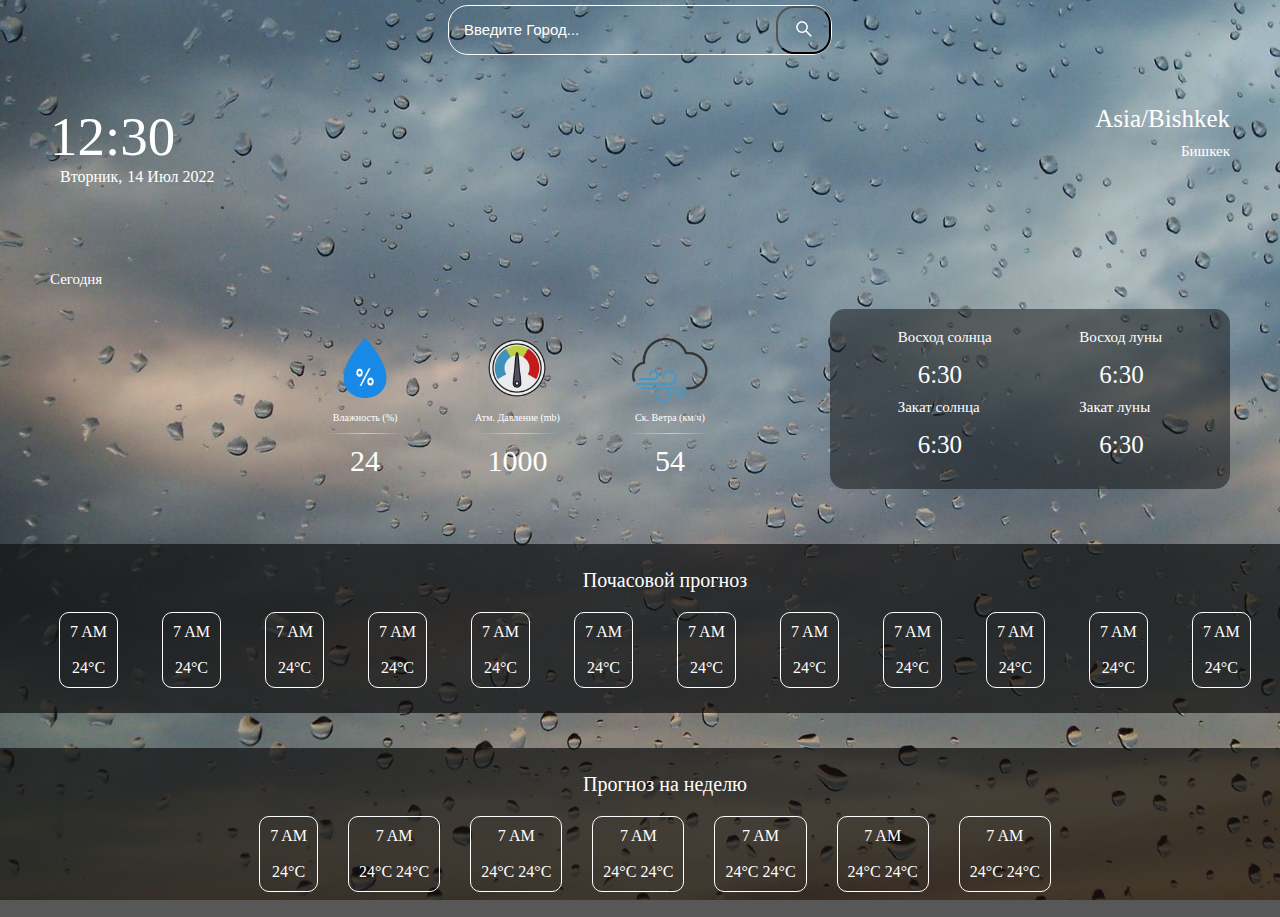
==== index.html @ f0116d2a "Add files via upload" ====
<!DOCTYPE html>
<html lang="en">

<head>
    <meta charset="UTF-8">
    <meta http-equiv="X-UA-Compatible" content="IE=edge">
    <meta name="viewport" content="width=device-width, initial-scale=1.0">
    <title>Document</title>
    <link rel="stylesheet" href="style.css">
</head>

<body>
    <div class="search_container">
        <div class="search_box">
            <input type="text" id="search-input" placeholder="Введите Город...">
            <button id="search-btn" type="submit"><svg stroke="currentColor" fill="currentColor" stroke-width="0"
                    viewBox="0 0 1024 1024" height="1.5em" width="1.5em" xmlns="http://www.w3.org/2000/svg">
                    <path
                        d="M909.6 854.5L649.9 594.8C690.2 542.7 712 479 712 412c0-80.2-31.3-155.4-87.9-212.1-56.6-56.7-132-87.9-212.1-87.9s-155.5 31.3-212.1 87.9C143.2 256.5 112 331.8 112 412c0 80.1 31.3 155.5 87.9 212.1C256.5 680.8 331.8 712 412 712c67 0 130.6-21.8 182.7-62l259.7 259.6a8.2 8.2 0 0 0 11.6 0l43.6-43.5a8.2 8.2 0 0 0 0-11.6zM570.4 570.4C528 612.7 471.8 636 412 636s-116-23.3-158.4-65.6C211.3 528 188 471.8 188 412s23.3-116.1 65.6-158.4C296 211.3 352.2 188 412 188s116.1 23.2 158.4 65.6S636 352.2 636 412s-23.3 116.1-65.6 158.4z">
                    </path>
                </svg>
            </button>
        </div>
    </div>
    <div class="current">
        <div class="left">
            <div class="time" id="time">
                12:30 <span class="am-pm"></span>
            </div>
            <div class="date-section" id="day_section">
                <div class="day">Вторник,</div>
                <div class="date">14 Июл 2022</div>
            </div>
        </div>
        <div class="right">
            <div class="time-zone" id="time-zone">Asia/Bishkek</div>
            <div class="city" id="city">Бишкек</div>
        </div>
    </div>

    <div class="today-section">
        <div class="title">Сегодня</div>
        <div class="today">
            <div class="img-des">
                
            </div>
            <div class="day-night-temp">
                
            </div>
            <div class="weather-items">
                <div class="humidity">
                    <img src="images/humidity-logo.jpg" alt="icon">
                    <p>Влажность (%)</p>
                    <hr class="sep">
                    <div class="value" id="humidity">24</div>
                </div>
                <div class="humidity">
                    <img src="images/pressure-logo.jpg" alt="icon">
                    <p>Атм. Давление (mb)</p>
                    <hr class="sep">
                    <div class="value" id="pressure">1000</div>
                </div>
                <div class="humidity">
                    <img src="images/wind-speed.jpg" alt="icon">
                    <p>Ск. Ветра (км/ч)</p>
                    <hr class="sep">
                    <div class="value" id="wind-speed">54</div>
                </div>
            </div>
            <div class="sun-moon">
                <div class="sun">
                    <p>Восход солнца</p>
                    <div class="time">
                        <img src="sunrise.png" alt="">
                        <p id="sunrise"> 6:30</p>
                    </div>
                    <p>Закат солнца</p>
                    <div class="time">
                        <img src="sunset.png" alt="">
                        <p id="sunset">6:30</p>
                    </div>
                </div>
                <div class="moon">
                    <p>Восход луны</p>
                    <div class="time">
                        <img src="moonrise.png" alt="">
                        <p id="moonrise"> 6:30</p>
                    </div>
                    <p>Закат луны</p>
                    <div class="time">
                        <img src="moonset.png" alt="">
                        <p id="moonset">6:30</p>
                    </div>
                </div>
            </div>
        </div>
    </div>

    <div class="hourly-forecast-section">
        <div class="title">Почасовой прогноз</div>
        <div class="hourly-forecast">
            <div class="card">
                <div class="time">7 <span>AM</span></div>
                <img src="http://openweathermap.org/img/wn/10d@2x.png" alt="" srcset="">
                <div class="temp">24°C</div>
            </div>
            <div class="card">
                <div class="time">7 <span>AM</span></div>
                <img src="http://openweathermap.org/img/wn/10d@2x.png" alt="" srcset="">
                <div class="temp">24°C</div>
            </div>
            <div class="card">
                <div class="time">7 <span>AM</span></div>
                <img src="http://openweathermap.org/img/wn/10d@2x.png" alt="" srcset="">
                <div class="temp">24°C</div>
            </div>
            <div class="card">
                <div class="time">7 <span>AM</span></div>
                <img src="http://openweathermap.org/img/wn/10d@2x.png" alt="" srcset="">
                <div class="temp">24°C</div>
            </div>
            <div class="card">
                <div class="time">7 <span>AM</span></div>
                <img src="http://openweathermap.org/img/wn/10d@2x.png" alt="" srcset="">
                <div class="temp">24°C</div>
            </div>
            <div class="card">
                <div class="time">7 <span>AM</span></div>
                <img src="http://openweathermap.org/img/wn/10d@2x.png" alt="" srcset="">
                <div class="temp">24°C</div>
            </div>
            <div class="card">
                <div class="time">7 <span>AM</span></div>
                <img src="http://openweathermap.org/img/wn/10d@2x.png" alt="" srcset="">
                <div class="temp">24°C</div>
            </div>
            <div class="card">
                <div class="time">7 <span>AM</span></div>
                <img src="http://openweathermap.org/img/wn/10d@2x.png" alt="" srcset="">
                <div class="temp">24°C</div>
            </div>
            <div class="card">
                <div class="time">7 <span>AM</span></div>
                <img src="http://openweathermap.org/img/wn/10d@2x.png" alt="" srcset="">
                <div class="temp">24°C</div>
            </div>
            <div class="card">
                <div class="time">7 <span>AM</span></div>
                <img src="http://openweathermap.org/img/wn/10d@2x.png" alt="" srcset="">
                <div class="temp">24°C</div>
            </div>
            <div class="card">
                <div class="time">7 <span>AM</span></div>
                <img src="http://openweathermap.org/img/wn/10d@2x.png" alt="" srcset="">
                <div class="temp">24°C</div>
            </div>
            <div class="card">
                <div class="time">7 <span>AM</span></div>
                <img src="http://openweathermap.org/img/wn/10d@2x.png" alt="" srcset="">
                <div class="temp">24°C</div>
            </div>           
        </div>
    </div>
    <div class="daily-forecast-section">
        <div class="title">Прогноз на неделю</div>
        <div class="daily-forecast">
            <div class="card">
                <div class="time">7 <span>AM</span></div>
                <img src="http://openweathermap.org/img/wn/10d@2x.png" alt="" srcset="">
                <div class="temp">24°C</div>
            </div>
            <div class="card">
                <div class="time">7 <span>AM</span></div>
                <img src="http://openweathermap.org/img/wn/10d@2x.png" alt="" srcset="">
                <div class="temp">24°C 24°C</div>
            </div>
            <div class="card">
                <div class="time">7 <span>AM</span></div>
                <img src="http://openweathermap.org/img/wn/10d@2x.png" alt="" srcset="">
                <div class="temp">24°C 24°C</div>
            </div>
            <div class="card">
                <div class="time">7 <span>AM</span></div>
                <img src="http://openweathermap.org/img/wn/10d@2x.png" alt="" srcset="">
                <div class="temp">24°C 24°C</div>
            </div>
            <div class="card">
                <div class="time">7 <span>AM</span></div>
                <img src="http://openweathermap.org/img/wn/10d@2x.png" alt="" srcset="">
                <div class="temp">24°C 24°C</div>
            </div>
            <div class="card">
                <div class="time">7 <span>AM</span></div>
                <img src="http://openweathermap.org/img/wn/10d@2x.png" alt="" srcset="">
                <div class="temp">24°C 24°C</div>
            </div>
            <div class="card">
                <div class="time">7 <span>AM</span></div>
                <img src="http://openweathermap.org/img/wn/10d@2x.png" alt="" srcset="">
                <div class="temp">24°C 24°C</div>
            </div>
        </div>
    </div>
</body>
<script src="https://cdnjs.cloudflare.com/ajax/libs/moment.js/2.29.1/moment.min.js"
    integrity="sha512-qTXRIMyZIFb8iQcfjXWCO8+M5Tbc38Qi5WzdPOYZHIlZpzBHG3L3by84BBBOiRGiEb7KKtAOAs5qYdUiZiQNNQ=="
    crossorigin="anonymous" referrerpolicy="no-referrer"></script>
<script src="script.js"></script>

</html>
---- style.css ----
*{
    margin: 0;
    padding: 0;
    box-sizing: border-box;
}
body{
    background: url('images/back.jpg') no-repeat;
    background-position: center center;
    background-attachment: fixed;
    background-size: cover;
    height: 100%;
    color: white;
    overflow-x: hidden;
}
::-webkit-scrollbar{
    width: 0;
}
/* search box */
.search_container{
    display: flex;
    justify-content: center;
}
.search_box{
    width: 30%;
    height: 50px;
    margin-top: 5px;
    border: 1px solid white;
    border-radius: 20px;
    position: relative;
    background: none;
}
.search_box input{
    width: 100%;
    height: 100%;
    display: block;
    border-radius: 20px;
    padding: 15px;
    outline: none;
    border: none;
    background: none;
    color: white;
}
input::placeholder{
    color: white;
    font-size: 15px;
}
#search-btn{
    position: absolute;
    right: 0;
    top: 0;
    width: 55px;
    height: 100%;
    background: none;
    border-radius: 18px;
    color: white;
}

.current{
    display: flex;
    justify-content: space-between;
}
.current .left{
    margin: 50px;
}
.current .left .time{
    font-size: 55px;
}
.left .date-section{
    display: flex;
    padding: 0px 10px;
}
.left .date-section .date{
    padding-left: 5px;
}
.current .right{
    margin: 50px;
    position: relative;
}
.right .time-zone{
    font-size: 25px;
}
.right .city{
    font-size: 15px;
    position: absolute;
    right: 0;
    margin-top: 10px;
}
.title{
    margin-left: 50px;
    font-size: 15px;
}
.today-section{
    margin-top: 35px;
}
.today{
    display: flex;
    justify-content: space-evenly;
    flex-wrap: wrap;
    margin-top: 15px;
}
.today .img-des{
    margin-left: 30px;
    margin-top: 10px;
}
.today .img-des img{
    height: 130px;
}
.today .img-des .des{
    font-size: 20px;
    text-align: center;
    margin-bottom: 15px;
}
.day-night-temp{
    display: flex;
    flex-direction: column;
    margin: auto 50px;
    padding-left: 30px;
    padding-right: 60px;
    box-shadow: 1px 0px gray;
}
.day-night-temp .temp{
    display: flex;
    flex-direction: column;
    font-size: 45px;
}
.day-night-temp .heading{
    font-size: 10px;
    padding-left: 2px;
    padding-top: 25px;
    color: white;
}

.today .weather-items{
    display: flex;
    text-align: center;
    margin-left: 15px;
    margin-top: 25px;
}
.today .weather-items .humidity{
    margin-right: 70px;
}
.weather-items p{
    font-size: 10px;
    color: white;
    padding-bottom: 10px;
}
.sep{
  border: 0;
  height: 1px;
  background-image: linear-gradient(to right, transparent, #CCC, transparent);
}
.weather-items .value{
    font-size: 30px;
    padding-top: 10px;
}
.today .weather-items img{
    height: 80px;
}
.sun-moon{
    display: flex;
    width: 400px;
    justify-content: space-evenly;
    background-color: rgba(15, 15, 15,0.5);
    margin: 20px;
    margin-top: 6px;
    border-radius: 15px;
}
.sun-moon img{
    height: 30px;
    align-items: center;
    justify-content: center;
    filter: invert(1);
}
.sun-moon .time{
    display: flex;
    margin: 10px;
}
.sun-moon p{
    font-size: 15px;
}
.sun-moon .time p{
    padding-left: 10px;
    padding-top: 5px;
    font-size: 25px;
}
.sun{
    margin: 20px;
}
.moon{
    margin: 20px;
}

/* Hourly-forecast */
.hourly-forecast-section{
    margin-top: 35px;
    background: rgba(15, 15, 15,0.7);
    padding: 25px 0px;
}
.hourly-forecast-section .title{
    font-size: 20px;
    text-align: center;
}
.hourly-forecast{
    display: flex;
    margin-left: 15px;
    margin-right: 15px;
    justify-content: space-evenly;
    overflow-x: scroll;
    box-sizing: content-box;
}
.hourly-forecast .card{
    margin-top: 20px;
    margin-left: 30px;
    border: 1px solid white;
    border-radius: 10px;
    padding: 10px;
    text-align: center;
}

/* daily-forecast */
.daily-forecast-section{
    margin-top: 35px;
    padding: 25px 0px;
    background: rgba(15, 15, 15,0.7);
}
.daily-forecast-section .title{
    font-size: 20px;
    text-align: center;
}
.daily-forecast{
    display: flex;
    justify-content: center;
    margin-left: 15px;
    margin-right: 15px;
    box-sizing: content-box;
}
.daily-forecast .card{
    margin-top: 20px;
    margin-left: 30px;
    border: 1px solid white;
    border-radius: 10px;
    padding: 10px;
    text-align: center;
}

/* responsive */
@media all and (max-width: 600px) {
    body{
        background: url('images/back.jpg') no-repeat;
    background-position: center center;
    background-attachment: fixed;
    background-size: cover;
    height: 100%;
    color: white;
    overflow-x: hidden;
    }
    .search_box {
        width: 75%;
        height: 36px;
        border-radius: 14px;
    }
    #search-btn {
        width: 58px;
        border-radius: 15px;
    }
    .current .left .time{
        font-size: 30px;
    }
    .am-pm{
        font-size: 12px;
    }
    .current .left {
        margin: 18px;
    }
    .left .date-section{
        font-size: 12px;
    }
    .right .time-zone {
        font-size: 17px;
    }
    .current .right {
        margin: 18px;
    }
    .right .city {
        font-size: 12px;
    }
    .title {
        margin: 0px auto;
        text-align: center;
        font-size: 12px;
    }
    
    
    .today {
        display: flex;
        justify-content: start;
        margin-top: 0px;
    }
    .today .img-des {
        display: inline-flex;
        margin-left: 8px;
        margin-top: 0px;
    }
    .today .img-des .des {
        display: inline;
        font-size: 15px;
        text-align: center;
        padding: 38px 0px;
    }
    .today .img-des img {
        height: 81px;
    }
    .day-night-temp .temp {
        display: flex;
        flex-direction: column;
        font-size: 20px;
    }
    .day-night-temp .heading {
        font-size: 8px;
        padding-top: 13px;
    }
    .today .weather-items img {
        height: 40px;
    }
    .weather-items .value {
        font-size: 20px;
        padding-top: 4px;
    }
    .weather-items p {
        font-size: 9px;
        color: white;
        padding-bottom: 5px;
    }
    .sun-moon {
        width: 321px;
        margin: 10px;
        margin-top: 5px;
    }
    .sun-moon p {
        font-size: 12px;
    }
    .sun-moon .time p {
        font-size: 15px;
    }
    .hourly-forecast {
        justify-content: start;
        overflow-x: scroll;
        box-sizing: content-box;
        margin-left: 0px;
    }
    .daily-forecast {
        justify-content: start;
        overflow-x: scroll;
        margin-left: 0px;
    }
}
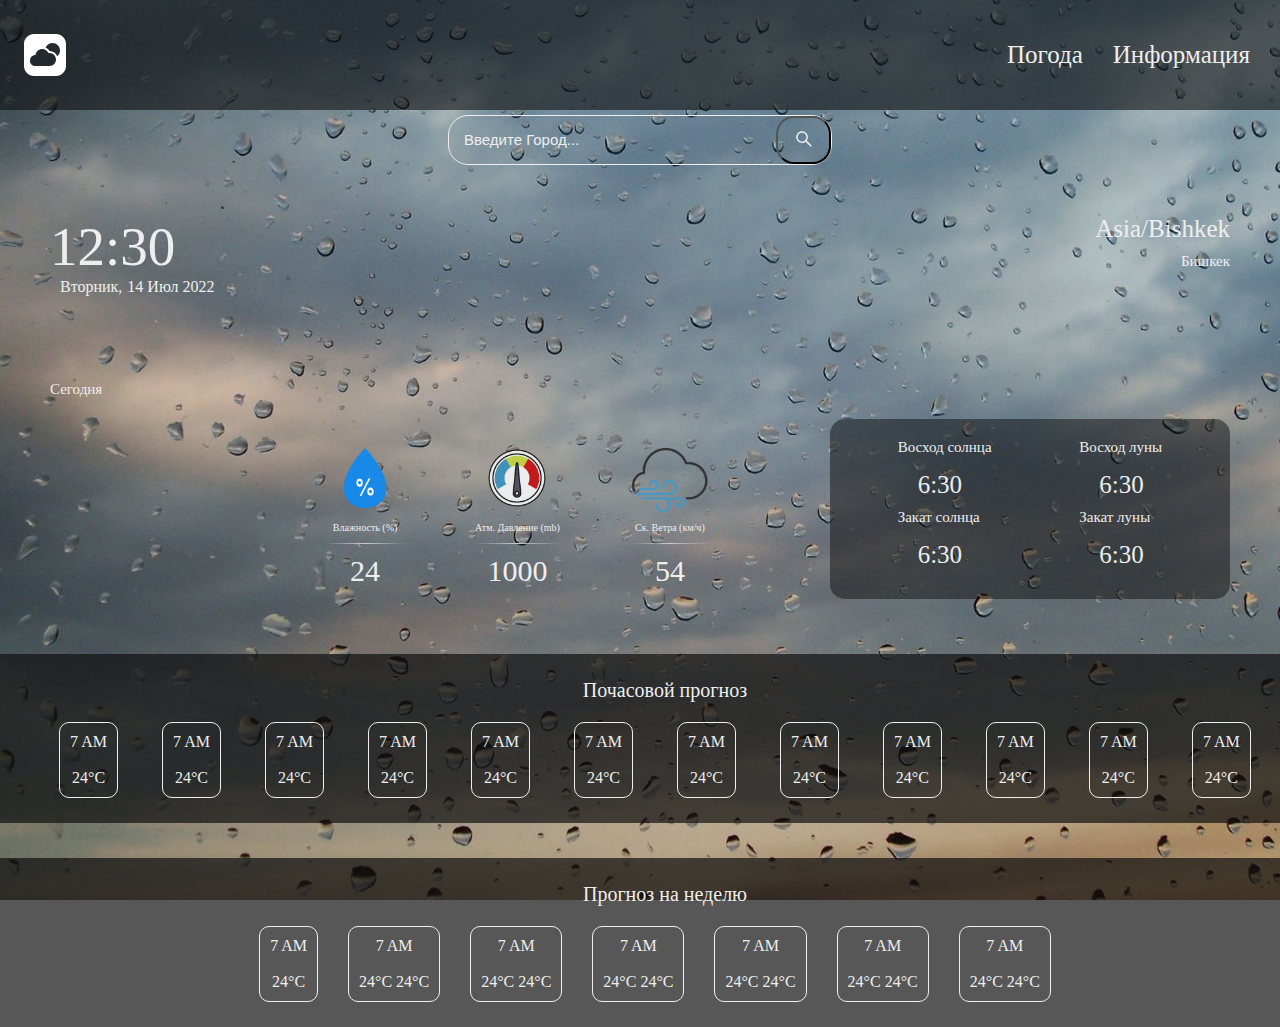
==== commit e8bd1f46: "Add files via upload" ====
--- a/index.html
+++ b/index.html
@@ -1,210 +1,218 @@
 <!DOCTYPE html>
-<html lang="en">
+<html lang="ru">
 
 <head>
-    <meta charset="UTF-8">
-    <meta http-equiv="X-UA-Compatible" content="IE=edge">
-    <meta name="viewport" content="width=device-width, initial-scale=1.0">
-    <title>Document</title>
-    <link rel="stylesheet" href="style.css">
+  <meta charset="UTF-8">
+  <meta http-equiv="X-UA-Compatible" content="IE=edge">
+  <meta name="viewport" content="width=device-width, initial-scale=1.0">
+  <title>Погода</title>
+  <link rel="stylesheet" href="style.css">
 </head>
 
 <body>
-    <div class="search_container">
-        <div class="search_box">
-            <input type="text" id="search-input" placeholder="Введите Город...">
-            <button id="search-btn" type="submit"><svg stroke="currentColor" fill="currentColor" stroke-width="0"
-                    viewBox="0 0 1024 1024" height="1.5em" width="1.5em" xmlns="http://www.w3.org/2000/svg">
-                    <path
-                        d="M909.6 854.5L649.9 594.8C690.2 542.7 712 479 712 412c0-80.2-31.3-155.4-87.9-212.1-56.6-56.7-132-87.9-212.1-87.9s-155.5 31.3-212.1 87.9C143.2 256.5 112 331.8 112 412c0 80.1 31.3 155.5 87.9 212.1C256.5 680.8 331.8 712 412 712c67 0 130.6-21.8 182.7-62l259.7 259.6a8.2 8.2 0 0 0 11.6 0l43.6-43.5a8.2 8.2 0 0 0 0-11.6zM570.4 570.4C528 612.7 471.8 636 412 636s-116-23.3-158.4-65.6C211.3 528 188 471.8 188 412s23.3-116.1 65.6-158.4C296 211.3 352.2 188 412 188s116.1 23.2 158.4 65.6S636 352.2 636 412s-23.3 116.1-65.6 158.4z">
-                    </path>
-                </svg>
-            </button>
-        </div>
-    </div>
-    <div class="current">
-        <div class="left">
-            <div class="time" id="time">
-                12:30 <span class="am-pm"></span>
-            </div>
-            <div class="date-section" id="day_section">
-                <div class="day">Вторник,</div>
-                <div class="date">14 Июл 2022</div>
-            </div>
-        </div>
-        <div class="right">
-            <div class="time-zone" id="time-zone">Asia/Bishkek</div>
-            <div class="city" id="city">Бишкек</div>
-        </div>
-    </div>
-
-    <div class="today-section">
-        <div class="title">Сегодня</div>
-        <div class="today">
-            <div class="img-des">
-                
-            </div>
-            <div class="day-night-temp">
-                
-            </div>
-            <div class="weather-items">
-                <div class="humidity">
-                    <img src="images/humidity-logo.jpg" alt="icon">
-                    <p>Влажность (%)</p>
-                    <hr class="sep">
-                    <div class="value" id="humidity">24</div>
-                </div>
-                <div class="humidity">
-                    <img src="images/pressure-logo.jpg" alt="icon">
-                    <p>Атм. Давление (mb)</p>
-                    <hr class="sep">
-                    <div class="value" id="pressure">1000</div>
-                </div>
-                <div class="humidity">
-                    <img src="images/wind-speed.jpg" alt="icon">
-                    <p>Ск. Ветра (км/ч)</p>
-                    <hr class="sep">
-                    <div class="value" id="wind-speed">54</div>
-                </div>
-            </div>
-            <div class="sun-moon">
-                <div class="sun">
-                    <p>Восход солнца</p>
-                    <div class="time">
-                        <img src="sunrise.png" alt="">
-                        <p id="sunrise"> 6:30</p>
-                    </div>
-                    <p>Закат солнца</p>
-                    <div class="time">
-                        <img src="sunset.png" alt="">
-                        <p id="sunset">6:30</p>
-                    </div>
-                </div>
-                <div class="moon">
-                    <p>Восход луны</p>
-                    <div class="time">
-                        <img src="moonrise.png" alt="">
-                        <p id="moonrise"> 6:30</p>
-                    </div>
-                    <p>Закат луны</p>
-                    <div class="time">
-                        <img src="moonset.png" alt="">
-                        <p id="moonset">6:30</p>
-                    </div>
-                </div>
-            </div>
-        </div>
-    </div>
-
-    <div class="hourly-forecast-section">
-        <div class="title">Почасовой прогноз</div>
-        <div class="hourly-forecast">
-            <div class="card">
-                <div class="time">7 <span>AM</span></div>
-                <img src="http://openweathermap.org/img/wn/10d@2x.png" alt="" srcset="">
-                <div class="temp">24°C</div>
-            </div>
-            <div class="card">
-                <div class="time">7 <span>AM</span></div>
-                <img src="http://openweathermap.org/img/wn/10d@2x.png" alt="" srcset="">
-                <div class="temp">24°C</div>
-            </div>
-            <div class="card">
-                <div class="time">7 <span>AM</span></div>
-                <img src="http://openweathermap.org/img/wn/10d@2x.png" alt="" srcset="">
-                <div class="temp">24°C</div>
-            </div>
-            <div class="card">
-                <div class="time">7 <span>AM</span></div>
-                <img src="http://openweathermap.org/img/wn/10d@2x.png" alt="" srcset="">
-                <div class="temp">24°C</div>
-            </div>
-            <div class="card">
-                <div class="time">7 <span>AM</span></div>
-                <img src="http://openweathermap.org/img/wn/10d@2x.png" alt="" srcset="">
-                <div class="temp">24°C</div>
-            </div>
-            <div class="card">
-                <div class="time">7 <span>AM</span></div>
-                <img src="http://openweathermap.org/img/wn/10d@2x.png" alt="" srcset="">
-                <div class="temp">24°C</div>
-            </div>
-            <div class="card">
-                <div class="time">7 <span>AM</span></div>
-                <img src="http://openweathermap.org/img/wn/10d@2x.png" alt="" srcset="">
-                <div class="temp">24°C</div>
-            </div>
-            <div class="card">
-                <div class="time">7 <span>AM</span></div>
-                <img src="http://openweathermap.org/img/wn/10d@2x.png" alt="" srcset="">
-                <div class="temp">24°C</div>
-            </div>
-            <div class="card">
-                <div class="time">7 <span>AM</span></div>
-                <img src="http://openweathermap.org/img/wn/10d@2x.png" alt="" srcset="">
-                <div class="temp">24°C</div>
-            </div>
-            <div class="card">
-                <div class="time">7 <span>AM</span></div>
-                <img src="http://openweathermap.org/img/wn/10d@2x.png" alt="" srcset="">
-                <div class="temp">24°C</div>
-            </div>
-            <div class="card">
-                <div class="time">7 <span>AM</span></div>
-                <img src="http://openweathermap.org/img/wn/10d@2x.png" alt="" srcset="">
-                <div class="temp">24°C</div>
-            </div>
-            <div class="card">
-                <div class="time">7 <span>AM</span></div>
-                <img src="http://openweathermap.org/img/wn/10d@2x.png" alt="" srcset="">
-                <div class="temp">24°C</div>
-            </div>           
-        </div>
-    </div>
-    <div class="daily-forecast-section">
-        <div class="title">Прогноз на неделю</div>
-        <div class="daily-forecast">
-            <div class="card">
-                <div class="time">7 <span>AM</span></div>
-                <img src="http://openweathermap.org/img/wn/10d@2x.png" alt="" srcset="">
-                <div class="temp">24°C</div>
-            </div>
-            <div class="card">
-                <div class="time">7 <span>AM</span></div>
-                <img src="http://openweathermap.org/img/wn/10d@2x.png" alt="" srcset="">
-                <div class="temp">24°C 24°C</div>
-            </div>
-            <div class="card">
-                <div class="time">7 <span>AM</span></div>
-                <img src="http://openweathermap.org/img/wn/10d@2x.png" alt="" srcset="">
-                <div class="temp">24°C 24°C</div>
-            </div>
-            <div class="card">
-                <div class="time">7 <span>AM</span></div>
-                <img src="http://openweathermap.org/img/wn/10d@2x.png" alt="" srcset="">
-                <div class="temp">24°C 24°C</div>
-            </div>
-            <div class="card">
-                <div class="time">7 <span>AM</span></div>
-                <img src="http://openweathermap.org/img/wn/10d@2x.png" alt="" srcset="">
-                <div class="temp">24°C 24°C</div>
-            </div>
-            <div class="card">
-                <div class="time">7 <span>AM</span></div>
-                <img src="http://openweathermap.org/img/wn/10d@2x.png" alt="" srcset="">
-                <div class="temp">24°C 24°C</div>
-            </div>
-            <div class="card">
-                <div class="time">7 <span>AM</span></div>
-                <img src="http://openweathermap.org/img/wn/10d@2x.png" alt="" srcset="">
-                <div class="temp">24°C 24°C</div>
-            </div>
-        </div>
-    </div>
+<header class="header">
+  <a href="#" class="logo"><img class="logo-img" src="images/icons8-weather.svg" alt="logo"></a>
+  <div class="header-right">
+    <a href="#" class="header_link">Погода</a>
+    <a href="info.html" class="header_link">Информация</a>
+  </div>
+</header>
+<div class="search_container">
+  <div class="search_box">
+    <input type="text" id="search-input" placeholder="Введите Город...">
+    <button id="search-btn" type="submit">
+      <svg stroke="currentColor" fill="currentColor" stroke-width="0"
+           viewBox="0 0 1024 1024" height="1.5em" width="1.5em" xmlns="http://www.w3.org/2000/svg">
+        <path
+            d="M909.6 854.5L649.9 594.8C690.2 542.7 712 479 712 412c0-80.2-31.3-155.4-87.9-212.1-56.6-56.7-132-87.9-212.1-87.9s-155.5 31.3-212.1 87.9C143.2 256.5 112 331.8 112 412c0 80.1 31.3 155.5 87.9 212.1C256.5 680.8 331.8 712 412 712c67 0 130.6-21.8 182.7-62l259.7 259.6a8.2 8.2 0 0 0 11.6 0l43.6-43.5a8.2 8.2 0 0 0 0-11.6zM570.4 570.4C528 612.7 471.8 636 412 636s-116-23.3-158.4-65.6C211.3 528 188 471.8 188 412s23.3-116.1 65.6-158.4C296 211.3 352.2 188 412 188s116.1 23.2 158.4 65.6S636 352.2 636 412s-23.3 116.1-65.6 158.4z">
+        </path>
+      </svg>
+    </button>
+  </div>
+</div>
+<div class="current">
+  <div class="left">
+    <div class="time" id="time">
+      12:30 <span class="am-pm"></span>
+    </div>
+    <div class="date-section" id="day_section">
+      <div class="day">Вторник,</div>
+      <div class="date">14 Июл 2022</div>
+    </div>
+  </div>
+  <div class="right">
+    <div class="time-zone" id="time-zone">Asia/Bishkek</div>
+    <div class="city" id="city">Бишкек</div>
+  </div>
+</div>
+
+<div class="today-section">
+  <div class="title">Сегодня</div>
+  <div class="today">
+    <div class="img-des">
+
+    </div>
+    <div class="day-night-temp">
+
+    </div>
+    <div class="weather-items">
+      <div class="humidity">
+        <img src="images/humidity-logo.jpg" alt="icon">
+        <p>Влажность (%)</p>
+        <hr class="sep">
+        <div class="value" id="humidity">24</div>
+      </div>
+      <div class="humidity">
+        <img src="images/pressure-logo.jpg" alt="icon">
+        <p>Атм. Давление (mb)</p>
+        <hr class="sep">
+        <div class="value" id="pressure">1000</div>
+      </div>
+      <div class="humidity">
+        <img src="images/wind-speed.jpg" alt="icon">
+        <p>Ск. Ветра (км/ч)</p>
+        <hr class="sep">
+        <div class="value" id="wind-speed">54</div>
+      </div>
+    </div>
+    <div class="sun-moon">
+      <div class="sun">
+        <p>Восход солнца</p>
+        <div class="time">
+          <img src="sunrise.png" alt="">
+          <p id="sunrise"> 6:30</p>
+        </div>
+        <p>Закат солнца</p>
+        <div class="time">
+          <img src="sunset.png" alt="">
+          <p id="sunset">6:30</p>
+        </div>
+      </div>
+      <div class="moon">
+        <p>Восход луны</p>
+        <div class="time">
+          <img src="moonrise.png" alt="">
+          <p id="moonrise"> 6:30</p>
+        </div>
+        <p>Закат луны</p>
+        <div class="time">
+          <img src="moonset.png" alt="">
+          <p id="moonset">6:30</p>
+        </div>
+      </div>
+    </div>
+  </div>
+</div>
+
+<div class="hourly-forecast-section">
+  <div class="title">Почасовой прогноз</div>
+  <div class="hourly-forecast">
+    <div class="card">
+      <div class="time">7 <span>AM</span></div>
+      <img src="http://openweathermap.org/img/wn/10d@2x.png" alt="" srcset="">
+      <div class="temp">24°C</div>
+    </div>
+    <div class="card">
+      <div class="time">7 <span>AM</span></div>
+      <img src="http://openweathermap.org/img/wn/10d@2x.png" alt="" srcset="">
+      <div class="temp">24°C</div>
+    </div>
+    <div class="card">
+      <div class="time">7 <span>AM</span></div>
+      <img src="http://openweathermap.org/img/wn/10d@2x.png" alt="" srcset="">
+      <div class="temp">24°C</div>
+    </div>
+    <div class="card">
+      <div class="time">7 <span>AM</span></div>
+      <img src="http://openweathermap.org/img/wn/10d@2x.png" alt="" srcset="">
+      <div class="temp">24°C</div>
+    </div>
+    <div class="card">
+      <div class="time">7 <span>AM</span></div>
+      <img src="http://openweathermap.org/img/wn/10d@2x.png" alt="" srcset="">
+      <div class="temp">24°C</div>
+    </div>
+    <div class="card">
+      <div class="time">7 <span>AM</span></div>
+      <img src="http://openweathermap.org/img/wn/10d@2x.png" alt="" srcset="">
+      <div class="temp">24°C</div>
+    </div>
+    <div class="card">
+      <div class="time">7 <span>AM</span></div>
+      <img src="http://openweathermap.org/img/wn/10d@2x.png" alt="" srcset="">
+      <div class="temp">24°C</div>
+    </div>
+    <div class="card">
+      <div class="time">7 <span>AM</span></div>
+      <img src="http://openweathermap.org/img/wn/10d@2x.png" alt="" srcset="">
+      <div class="temp">24°C</div>
+    </div>
+    <div class="card">
+      <div class="time">7 <span>AM</span></div>
+      <img src="http://openweathermap.org/img/wn/10d@2x.png" alt="" srcset="">
+      <div class="temp">24°C</div>
+    </div>
+    <div class="card">
+      <div class="time">7 <span>AM</span></div>
+      <img src="http://openweathermap.org/img/wn/10d@2x.png" alt="" srcset="">
+      <div class="temp">24°C</div>
+    </div>
+    <div class="card">
+      <div class="time">7 <span>AM</span></div>
+      <img src="http://openweathermap.org/img/wn/10d@2x.png" alt="" srcset="">
+      <div class="temp">24°C</div>
+    </div>
+    <div class="card">
+      <div class="time">7 <span>AM</span></div>
+      <img src="http://openweathermap.org/img/wn/10d@2x.png" alt="" srcset="">
+      <div class="temp">24°C</div>
+    </div>
+  </div>
+</div>
+<div class="daily-forecast-section">
+  <div class="title">Прогноз на неделю</div>
+  <div class="daily-forecast">
+    <div class="card">
+      <div class="time">7 <span>AM</span></div>
+      <img src="http://openweathermap.org/img/wn/10d@2x.png" alt="" srcset="">
+      <div class="temp">24°C</div>
+    </div>
+    <div class="card">
+      <div class="time">7 <span>AM</span></div>
+      <img src="http://openweathermap.org/img/wn/10d@2x.png" alt="" srcset="">
+      <div class="temp">24°C 24°C</div>
+    </div>
+    <div class="card">
+      <div class="time">7 <span>AM</span></div>
+      <img src="http://openweathermap.org/img/wn/10d@2x.png" alt="" srcset="">
+      <div class="temp">24°C 24°C</div>
+    </div>
+    <div class="card">
+      <div class="time">7 <span>AM</span></div>
+      <img src="http://openweathermap.org/img/wn/10d@2x.png" alt="" srcset="">
+      <div class="temp">24°C 24°C</div>
+    </div>
+    <div class="card">
+      <div class="time">7 <span>AM</span></div>
+      <img src="http://openweathermap.org/img/wn/10d@2x.png" alt="" srcset="">
+      <div class="temp">24°C 24°C</div>
+    </div>
+    <div class="card">
+      <div class="time">7 <span>AM</span></div>
+      <img src="http://openweathermap.org/img/wn/10d@2x.png" alt="" srcset="">
+      <div class="temp">24°C 24°C</div>
+    </div>
+    <div class="card">
+      <div class="time">7 <span>AM</span></div>
+      <img src="http://openweathermap.org/img/wn/10d@2x.png" alt="" srcset="">
+      <div class="temp">24°C 24°C</div>
+    </div>
+  </div>
+</div>
 </body>
 <script src="https://cdnjs.cloudflare.com/ajax/libs/moment.js/2.29.1/moment.min.js"
-    integrity="sha512-qTXRIMyZIFb8iQcfjXWCO8+M5Tbc38Qi5WzdPOYZHIlZpzBHG3L3by84BBBOiRGiEb7KKtAOAs5qYdUiZiQNNQ=="
-    crossorigin="anonymous" referrerpolicy="no-referrer"></script>
+        integrity="sha512-qTXRIMyZIFb8iQcfjXWCO8+M5Tbc38Qi5WzdPOYZHIlZpzBHG3L3by84BBBOiRGiEb7KKtAOAs5qYdUiZiQNNQ=="
+        crossorigin="anonymous" referrerpolicy="no-referrer"></script>
 <script src="script.js"></script>
 
 </html>--- a/style.css
+++ b/style.css
@@ -1,356 +1,544 @@
-*{
-    margin: 0;
-    padding: 0;
-    box-sizing: border-box;
-}
-body{
+* {
+  margin: 0;
+  padding: 0;
+  box-sizing: border-box;
+}
+
+body {
+  background: url('images/back.jpg') no-repeat;
+  background-position: center center;
+  background-attachment: fixed;
+  background-size: cover;
+  height: 100%;
+  color: #eee;
+  overflow-x: hidden;
+}
+
+::-webkit-scrollbar {
+  width: 0;
+}
+
+/* header */
+.header {
+  background: rgba(15, 15, 15, 0.6);
+  overflow: hidden;
+  padding: 15px 10px;
+}
+
+.logo-img {
+  height: 50px;
+}
+
+.header a {
+  float: left;
+  color: #eee;
+  text-align: center;
+  padding: 10px;
+  text-decoration: none;
+  font-size: 25px;
+  line-height: 30px;
+  border-radius: 4px;
+  display: flex;
+  height: 80px;
+  align-items: center;
+}
+
+.header:first-child a {
+  margin-right: 10px;
+}
+
+.header a:hover {
+  border: #eee 1px solid;
+  color: #dadada;
+}
+
+.header a.active {
+  border: #eee 1px solid;
+}
+
+.header-right {
+  float: right;
+}
+
+@media screen and (max-width: 500px) {
+  .header a {
+    float: none;
+    display: block;
+    text-align: center;
+    align-items: center;
+  }
+
+  .header-right {
+    float: none;
+  }
+}
+
+/* search box */
+.search_container {
+  display: flex;
+  justify-content: center;
+}
+
+.search_box {
+  width: 30%;
+  height: 50px;
+  margin-top: 5px;
+  border: 1px solid #eee;
+  border-radius: 20px;
+  position: relative;
+  background: none;
+}
+
+.search_box input {
+  width: 100%;
+  height: 100%;
+  display: block;
+  border-radius: 20px;
+  padding: 15px;
+  outline: none;
+  border: none;
+  background: none;
+  color: #eee;
+}
+
+input::placeholder {
+  color: #eee;
+  font-size: 15px;
+}
+
+#search-btn {
+  position: absolute;
+  right: 0;
+  top: 0;
+  width: 55px;
+  height: 100%;
+  background: none;
+  border-radius: 18px;
+  color: #eee;
+}
+
+.current {
+  display: flex;
+  justify-content: space-between;
+}
+
+.current .left {
+  margin: 50px;
+}
+
+.current .left .time {
+  font-size: 55px;
+}
+
+.left .date-section {
+  display: flex;
+  padding: 0px 10px;
+}
+
+.left .date-section .date {
+  padding-left: 5px;
+}
+
+.current .right {
+  margin: 50px;
+  position: relative;
+}
+
+.right .time-zone {
+  font-size: 25px;
+}
+
+.right .city {
+  font-size: 15px;
+  position: absolute;
+  right: 0;
+  margin-top: 10px;
+}
+
+.title {
+  margin-left: 50px;
+  font-size: 15px;
+}
+
+.today-section {
+  margin-top: 35px;
+}
+
+.today {
+  display: flex;
+  justify-content: space-evenly;
+  flex-wrap: wrap;
+  margin-top: 15px;
+}
+
+.today .img-des {
+  margin-left: 30px;
+  margin-top: 10px;
+}
+
+.today .img-des img {
+  height: 130px;
+}
+
+.today .img-des .des {
+  font-size: 20px;
+  text-align: center;
+  margin-bottom: 15px;
+}
+
+.day-night-temp {
+  display: flex;
+  flex-direction: column;
+  margin: auto 50px;
+  padding-left: 30px;
+  padding-right: 60px;
+  box-shadow: 1px 0px gray;
+}
+
+.day-night-temp .temp {
+  display: flex;
+  flex-direction: column;
+  font-size: 45px;
+}
+
+.day-night-temp .heading {
+  font-size: 10px;
+  padding-left: 2px;
+  padding-top: 25px;
+  color: #eee;
+}
+
+.today .weather-items {
+  display: flex;
+  text-align: center;
+  margin-left: 15px;
+  margin-top: 25px;
+}
+
+.today .weather-items .humidity {
+  margin-right: 70px;
+}
+
+.weather-items p {
+  font-size: 10px;
+  color: #eee;
+  padding-bottom: 10px;
+}
+
+.sep {
+  border: 0;
+  height: 1px;
+  background-image: linear-gradient(to right, transparent, #CCC, transparent);
+}
+
+.weather-items .value {
+  font-size: 30px;
+  padding-top: 10px;
+}
+
+.today .weather-items img {
+  height: 80px;
+}
+
+.sun-moon {
+  display: flex;
+  width: 400px;
+  justify-content: space-evenly;
+  background-color: rgba(15, 15, 15, 0.5);
+  margin: 20px;
+  margin-top: 6px;
+  border-radius: 15px;
+}
+
+.sun-moon img {
+  height: 30px;
+  align-items: center;
+  justify-content: center;
+  filter: invert(1);
+}
+
+.sun-moon .time {
+  display: flex;
+  margin: 10px;
+}
+
+.sun-moon p {
+  font-size: 15px;
+}
+
+.sun-moon .time p {
+  padding-left: 10px;
+  padding-top: 5px;
+  font-size: 25px;
+}
+
+.sun {
+  margin: 20px;
+}
+
+.moon {
+  margin: 20px;
+}
+
+/* Hourly-forecast */
+.hourly-forecast-section {
+  margin-top: 35px;
+  background: rgba(15, 15, 15, 0.7);
+  padding: 25px 0px;
+}
+
+.hourly-forecast-section .title {
+  font-size: 20px;
+  text-align: center;
+}
+
+.hourly-forecast {
+  display: flex;
+  margin-left: 15px;
+  margin-right: 15px;
+  justify-content: space-evenly;
+  overflow-x: scroll;
+  box-sizing: content-box;
+}
+
+.hourly-forecast .card {
+  margin-top: 20px;
+  margin-left: 30px;
+  border: 1px solid #eee;
+  border-radius: 10px;
+  padding: 10px;
+  text-align: center;
+}
+
+/* daily-forecast */
+.daily-forecast-section {
+  margin-top: 35px;
+  padding: 25px 0px;
+  background: rgba(15, 15, 15, 0.7);
+}
+
+.daily-forecast-section .title {
+  font-size: 20px;
+  text-align: center;
+}
+
+.daily-forecast {
+  display: flex;
+  justify-content: center;
+  margin-left: 15px;
+  margin-right: 15px;
+  box-sizing: content-box;
+}
+
+.daily-forecast .card {
+  margin-top: 20px;
+  margin-left: 30px;
+  border: 1px solid #eee;
+  border-radius: 10px;
+  padding: 10px;
+  text-align: center;
+}
+
+/* responsive */
+@media all and (max-width: 600px) {
+  body {
     background: url('images/back.jpg') no-repeat;
     background-position: center center;
     background-attachment: fixed;
     background-size: cover;
     height: 100%;
-    color: white;
+    color: #eee;
     overflow-x: hidden;
-}
-::-webkit-scrollbar{
-    width: 0;
-}
-/* search box */
-.search_container{
+  }
+
+  .search_box {
+    width: 75%;
+    height: 36px;
+    border-radius: 14px;
+  }
+
+  #search-btn {
+    width: 58px;
+    border-radius: 15px;
+  }
+
+  .current .left .time {
+    font-size: 30px;
+  }
+
+  .am-pm {
+    font-size: 12px;
+  }
+
+  .current .left {
+    margin: 18px;
+  }
+
+  .left .date-section {
+    font-size: 12px;
+  }
+
+  .right .time-zone {
+    font-size: 17px;
+  }
+
+  .current .right {
+    margin: 18px;
+  }
+
+  .right .city {
+    font-size: 12px;
+  }
+
+  .title {
+    margin: 0px auto;
+    text-align: center;
+    font-size: 12px;
+  }
+
+
+  .today {
     display: flex;
-    justify-content: center;
-}
-.search_box{
-    width: 30%;
-    height: 50px;
-    margin-top: 5px;
-    border: 1px solid white;
-    border-radius: 20px;
-    position: relative;
-    background: none;
-}
-.search_box input{
-    width: 100%;
-    height: 100%;
-    display: block;
-    border-radius: 20px;
-    padding: 15px;
-    outline: none;
-    border: none;
-    background: none;
-    color: white;
-}
-input::placeholder{
-    color: white;
+    justify-content: start;
+    margin-top: 0px;
+  }
+
+  .today .img-des {
+    display: inline-flex;
+    margin-left: 8px;
+    margin-top: 0px;
+  }
+
+  .today .img-des .des {
+    display: inline;
     font-size: 15px;
-}
-#search-btn{
-    position: absolute;
-    right: 0;
-    top: 0;
-    width: 55px;
-    height: 100%;
-    background: none;
-    border-radius: 18px;
-    color: white;
-}
-
-.current{
-    display: flex;
-    justify-content: space-between;
-}
-.current .left{
-    margin: 50px;
-}
-.current .left .time{
-    font-size: 55px;
-}
-.left .date-section{
-    display: flex;
-    padding: 0px 10px;
-}
-.left .date-section .date{
-    padding-left: 5px;
-}
-.current .right{
-    margin: 50px;
-    position: relative;
-}
-.right .time-zone{
-    font-size: 25px;
-}
-.right .city{
-    font-size: 15px;
-    position: absolute;
-    right: 0;
-    margin-top: 10px;
-}
-.title{
-    margin-left: 50px;
-    font-size: 15px;
-}
-.today-section{
-    margin-top: 35px;
-}
-.today{
-    display: flex;
-    justify-content: space-evenly;
-    flex-wrap: wrap;
-    margin-top: 15px;
-}
-.today .img-des{
-    margin-left: 30px;
-    margin-top: 10px;
-}
-.today .img-des img{
-    height: 130px;
-}
-.today .img-des .des{
-    font-size: 20px;
     text-align: center;
-    margin-bottom: 15px;
-}
-.day-night-temp{
+    padding: 38px 0px;
+  }
+
+  .today .img-des img {
+    height: 81px;
+  }
+
+  .day-night-temp .temp {
     display: flex;
     flex-direction: column;
-    margin: auto 50px;
-    padding-left: 30px;
-    padding-right: 60px;
-    box-shadow: 1px 0px gray;
-}
-.day-night-temp .temp{
-    display: flex;
-    flex-direction: column;
-    font-size: 45px;
-}
-.day-night-temp .heading{
-    font-size: 10px;
-    padding-left: 2px;
-    padding-top: 25px;
-    color: white;
-}
-
-.today .weather-items{
-    display: flex;
-    text-align: center;
-    margin-left: 15px;
-    margin-top: 25px;
-}
-.today .weather-items .humidity{
-    margin-right: 70px;
-}
-.weather-items p{
-    font-size: 10px;
-    color: white;
-    padding-bottom: 10px;
-}
-.sep{
-  border: 0;
-  height: 1px;
-  background-image: linear-gradient(to right, transparent, #CCC, transparent);
-}
-.weather-items .value{
-    font-size: 30px;
-    padding-top: 10px;
-}
-.today .weather-items img{
-    height: 80px;
-}
-.sun-moon{
-    display: flex;
-    width: 400px;
-    justify-content: space-evenly;
-    background-color: rgba(15, 15, 15,0.5);
-    margin: 20px;
-    margin-top: 6px;
-    border-radius: 15px;
-}
-.sun-moon img{
-    height: 30px;
-    align-items: center;
-    justify-content: center;
-    filter: invert(1);
-}
-.sun-moon .time{
-    display: flex;
+    font-size: 20px;
+  }
+
+  .day-night-temp .heading {
+    font-size: 8px;
+    padding-top: 13px;
+  }
+
+  .today .weather-items img {
+    height: 40px;
+  }
+
+  .weather-items .value {
+    font-size: 20px;
+    padding-top: 4px;
+  }
+
+  .weather-items p {
+    font-size: 9px;
+    color: #eee;
+    padding-bottom: 5px;
+  }
+
+  .sun-moon {
+    width: 321px;
     margin: 10px;
-}
-.sun-moon p{
+    margin-top: 5px;
+  }
+
+  .sun-moon p {
+    font-size: 12px;
+  }
+
+  .sun-moon .time p {
     font-size: 15px;
-}
-.sun-moon .time p{
-    padding-left: 10px;
-    padding-top: 5px;
-    font-size: 25px;
-}
-.sun{
-    margin: 20px;
-}
-.moon{
-    margin: 20px;
-}
-
-/* Hourly-forecast */
-.hourly-forecast-section{
-    margin-top: 35px;
-    background: rgba(15, 15, 15,0.7);
-    padding: 25px 0px;
-}
-.hourly-forecast-section .title{
-    font-size: 20px;
-    text-align: center;
-}
-.hourly-forecast{
-    display: flex;
-    margin-left: 15px;
-    margin-right: 15px;
-    justify-content: space-evenly;
+  }
+
+  .hourly-forecast {
+    justify-content: start;
     overflow-x: scroll;
     box-sizing: content-box;
-}
-.hourly-forecast .card{
+    margin-left: 0px;
+  }
+
+  .daily-forecast {
+    justify-content: start;
+    overflow-x: scroll;
+    margin-left: 0px;
+  }
+}
+
+/* info page */
+.info {
+  display: flex;
+  justify-content: center;
+}
+
+.into {
+  background: rgba(15, 15, 15, 0.7);
+  display: flex;
+  flex-direction: column;
+  justify-content: center;
+  align-items: center;
+  margin: 0;
+  padding: 1%;
+  width: 60%;
+  text-align: center;
+  position: absolute;
+  top: 50%;
+  transform: translateY(-50%);
+}
+
+.into-text, .into-header {
+  font-size: 20px;
+  padding: 10px;
+  max-width: 60%;
+}
+
+.into-header {
+  font-size: 26px;
+  font-weight: bold;
+}
+
+.into-text a {
+  color: white;
+}
+
+@media screen and (max-width: 688px) {
+  .into {
     margin-top: 20px;
-    margin-left: 30px;
-    border: 1px solid white;
-    border-radius: 10px;
-    padding: 10px;
-    text-align: center;
-}
-
-/* daily-forecast */
-.daily-forecast-section{
-    margin-top: 35px;
-    padding: 25px 0px;
-    background: rgba(15, 15, 15,0.7);
-}
-.daily-forecast-section .title{
-    font-size: 20px;
-    text-align: center;
-}
-.daily-forecast{
-    display: flex;
-    justify-content: center;
-    margin-left: 15px;
-    margin-right: 15px;
-    box-sizing: content-box;
-}
-.daily-forecast .card{
+    margin-bottom: 20px;
+    top: 0;
+    transform: translateY(0%);
+    position: relative;
+  }
+
+  .into-text {
+    max-width: 90%;
+  }
+
+  .into {
+    width: 100%;
+  }
+}
+
+@media screen and (max-width: 856px) {
+  .into {
     margin-top: 20px;
-    margin-left: 30px;
-    border: 1px solid white;
-    border-radius: 10px;
-    padding: 10px;
-    text-align: center;
-}
-
-/* responsive */
-@media all and (max-width: 600px) {
-    body{
-        background: url('images/back.jpg') no-repeat;
-    background-position: center center;
-    background-attachment: fixed;
-    background-size: cover;
-    height: 100%;
-    color: white;
-    overflow-x: hidden;
-    }
-    .search_box {
-        width: 75%;
-        height: 36px;
-        border-radius: 14px;
-    }
-    #search-btn {
-        width: 58px;
-        border-radius: 15px;
-    }
-    .current .left .time{
-        font-size: 30px;
-    }
-    .am-pm{
-        font-size: 12px;
-    }
-    .current .left {
-        margin: 18px;
-    }
-    .left .date-section{
-        font-size: 12px;
-    }
-    .right .time-zone {
-        font-size: 17px;
-    }
-    .current .right {
-        margin: 18px;
-    }
-    .right .city {
-        font-size: 12px;
-    }
-    .title {
-        margin: 0px auto;
-        text-align: center;
-        font-size: 12px;
-    }
-    
-    
-    .today {
-        display: flex;
-        justify-content: start;
-        margin-top: 0px;
-    }
-    .today .img-des {
-        display: inline-flex;
-        margin-left: 8px;
-        margin-top: 0px;
-    }
-    .today .img-des .des {
-        display: inline;
-        font-size: 15px;
-        text-align: center;
-        padding: 38px 0px;
-    }
-    .today .img-des img {
-        height: 81px;
-    }
-    .day-night-temp .temp {
-        display: flex;
-        flex-direction: column;
-        font-size: 20px;
-    }
-    .day-night-temp .heading {
-        font-size: 8px;
-        padding-top: 13px;
-    }
-    .today .weather-items img {
-        height: 40px;
-    }
-    .weather-items .value {
-        font-size: 20px;
-        padding-top: 4px;
-    }
-    .weather-items p {
-        font-size: 9px;
-        color: white;
-        padding-bottom: 5px;
-    }
-    .sun-moon {
-        width: 321px;
-        margin: 10px;
-        margin-top: 5px;
-    }
-    .sun-moon p {
-        font-size: 12px;
-    }
-    .sun-moon .time p {
-        font-size: 15px;
-    }
-    .hourly-forecast {
-        justify-content: start;
-        overflow-x: scroll;
-        box-sizing: content-box;
-        margin-left: 0px;
-    }
-    .daily-forecast {
-        justify-content: start;
-        overflow-x: scroll;
-        margin-left: 0px;
-    }
-}
+    margin-bottom: 20px;
+    top: 0;
+    transform: translateY(0%);
+    position: relative;
+    width: 80%;
+  }
+
+  .into-text {
+    max-width: 90%;
+  }
+}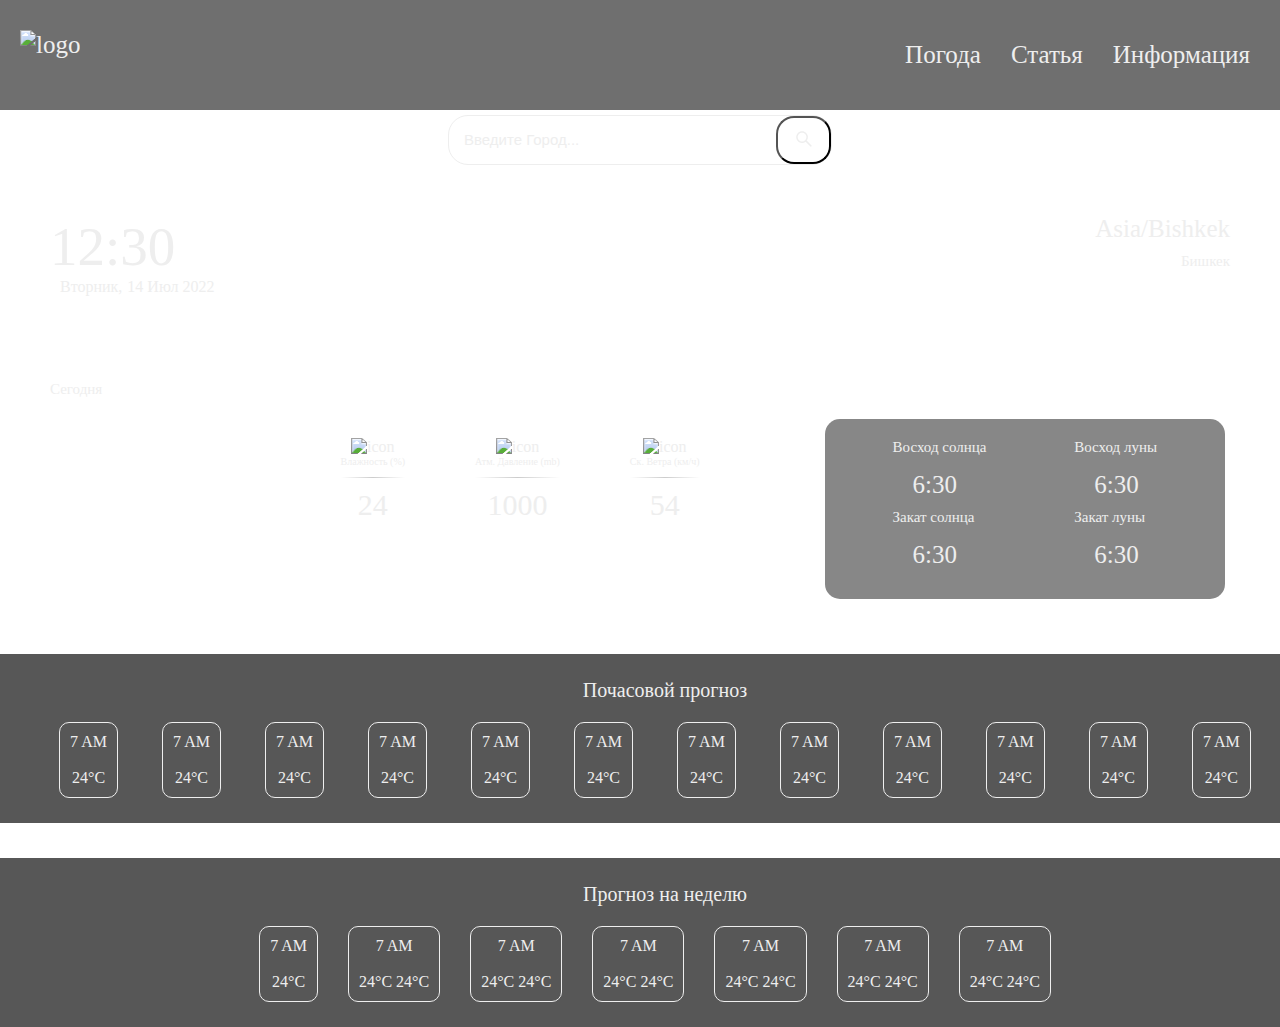
==== commit 43a26957: "Update index.html" ====
--- a/index.html
+++ b/index.html
@@ -14,6 +14,7 @@
   <a href="#" class="logo"><img class="logo-img" src="images/icons8-weather.svg" alt="logo"></a>
   <div class="header-right">
     <a href="#" class="header_link">Погода</a>
+    <a href="article.html" class="header_link">Статья</a>
     <a href="info.html" class="header_link">Информация</a>
   </div>
 </header>
@@ -215,4 +216,4 @@
         crossorigin="anonymous" referrerpolicy="no-referrer"></script>
 <script src="script.js"></script>
 
-</html>+</html>
--- a/style.css
+++ b/style.css
@@ -510,24 +510,6 @@
   color: white;
 }
 
-@media screen and (max-width: 688px) {
-  .into {
-    margin-top: 20px;
-    margin-bottom: 20px;
-    top: 0;
-    transform: translateY(0%);
-    position: relative;
-  }
-
-  .into-text {
-    max-width: 90%;
-  }
-
-  .into {
-    width: 100%;
-  }
-}
-
 @media screen and (max-width: 856px) {
   .into {
     margin-top: 20px;
@@ -541,4 +523,28 @@
   .into-text {
     max-width: 90%;
   }
-}+
+  .into {
+    width: 80%;
+  }
+
+}
+
+@media screen and (max-width: 688px) {
+  .into {
+    margin-top: 20px;
+    margin-bottom: 20px;
+    top: 0;
+    transform: translateY(0%);
+    position: relative;
+  }
+
+  .into-text {
+    max-width: 90%;
+  }
+
+  .into {
+    width: 100%;
+  }
+}
+
